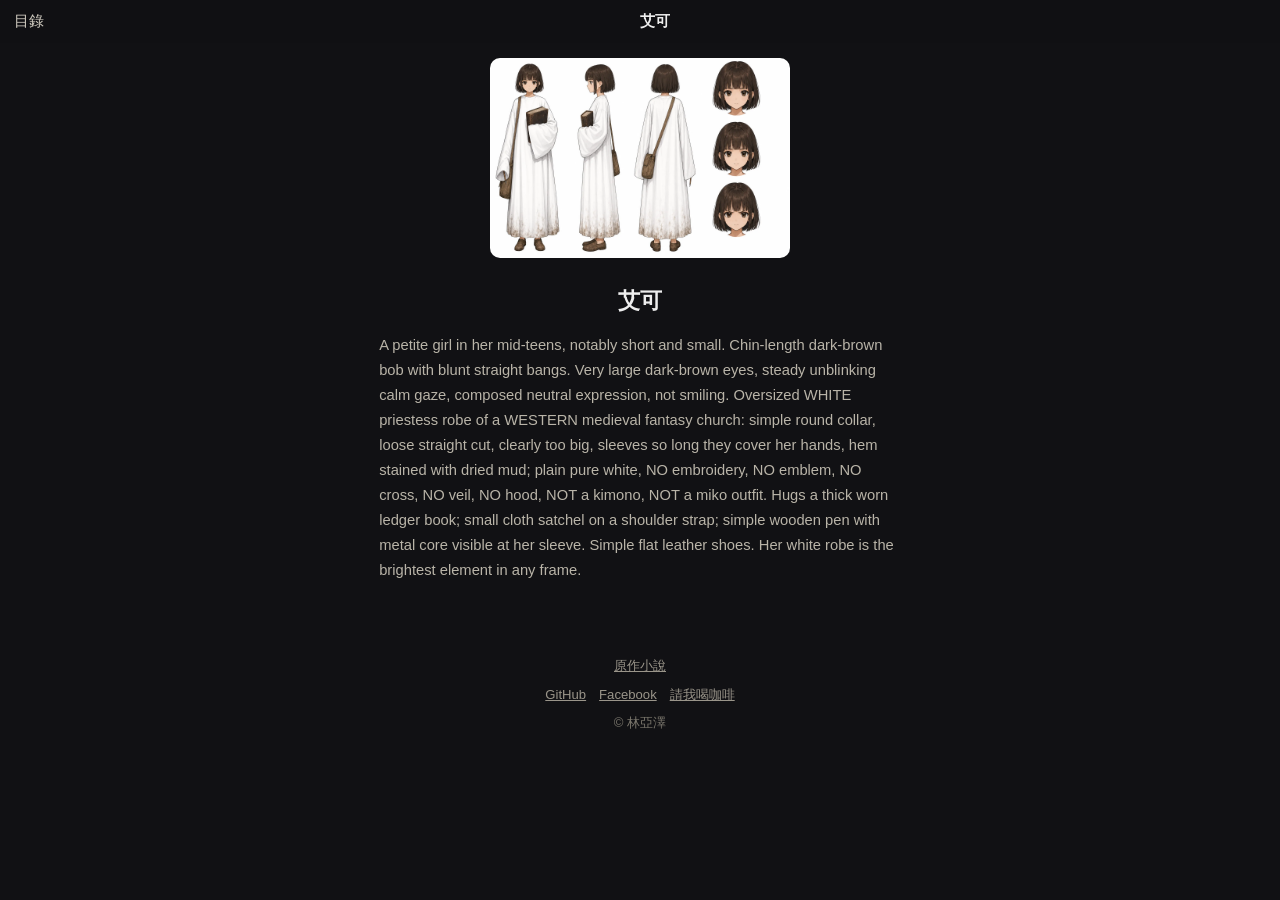
==== char/eko.html @ c8177a2f "publish: 章節 01,02 2026-07-31" ====
<!DOCTYPE html>
<html lang="zh-Hant">
<head>
<meta charset="utf-8">
<meta name="viewport" content="width=device-width, initial-scale=1, viewport-fit=cover">
<title>艾可|轉生異世界的我 token 無限</title>
<meta name="description" content="A petite girl in her mid-teens, notably short and small. Chin-length dark-brown ">
<link rel="canonical" href="https://yazelin.github.io/token-unlimited-comic/char/eko.html">
<meta property="og:site_name" content="艾可|轉生異世界的我 token 無限">
<meta property="og:locale" content="zh_TW">
<meta property="og:title" content="艾可|轉生異世界的我 token 無限">
<meta property="og:description" content="A petite girl in her mid-teens, notably short and small. Chin-length dark-brown ">
<meta property="og:url" content="https://yazelin.github.io/token-unlimited-comic/char/eko.html">
<meta property="og:image" content="https://yazelin.github.io/token-unlimited-comic/icon-512.png">
<link rel="manifest" href="../manifest.json">
<link rel="icon" href="../icon-192.png">
<meta name="theme-color" content="#111114">
<link rel="stylesheet" href="../style.css">

</head>
<body>
<main class="char-page">
<nav class="reader-top"><a href="../index.html">目錄</a><b>艾可</b><span></span></nav>
<img class="portrait" src="../imgs/char-eko.webp" alt="艾可">
<h1>艾可</h1>
<p class="card-text">A petite girl in her mid-teens, notably short and small. Chin-length dark-brown bob with blunt straight bangs. Very large dark-brown eyes, steady unblinking calm gaze, composed neutral expression, not smiling. Oversized WHITE priestess robe of a WESTERN medieval fantasy church: simple round collar, loose straight cut, clearly too big, sleeves so long they cover her hands, hem stained with dried mud; plain pure white, NO embroidery, NO emblem, NO cross, NO veil, NO hood, NOT a kimono, NOT a miko outfit. Hugs a thick worn ledger book; small cloth satchel on a shoulder strap; simple wooden pen with metal core visible at her sleeve. Simple flat leather shoes. Her white robe is the brightest element in any frame.</p>
</main><footer class="site-foot"><p class="foot-novel"><a href="https://yazelin.github.io/token-unlimited/">原作小說</a></p><p class="foot-links"><a href="https://github.com/yazelin/token-unlimited-comic" target="_blank" rel="noopener">GitHub</a>　<a href="https://www.facebook.com/yaze.lin.gm" target="_blank" rel="noopener">Facebook</a>　<a href="https://buymeacoffee.com/yazelin" target="_blank" rel="noopener">請我喝咖啡</a></p>
<p class="foot-copy">© 林亞澤</p></footer>
<script src="../app.js"></script>
<script>if('serviceWorker' in navigator)navigator.serviceWorker.register('../sw.js');</script>
</body>
</html>
---- style.css ----
:root { color-scheme: dark; }
* { margin: 0; box-sizing: border-box; }
body { background: #111114; color: #eee; font-family: "Noto Sans TC", "PingFang TC", "Microsoft JhengHei", sans-serif; line-height: 1.7; }
a { color: #d8d4c8; }
h1, h2 { font-weight: 700; }
/* 首頁 */
.home { max-width: 640px; margin: 0 auto; padding: 4vh 1.2rem 2rem; }
.hero { text-align: center; padding-bottom: 2.2rem; }
.hero .cover { width: min(70%, 320px); border-radius: 10px; margin-bottom: 1.2rem; }
.hero h1 { font-size: 1.7rem; letter-spacing: .05em; }
.hook { color: #b9b4a8; margin: .8rem 0 1.2rem; }
.newest { color: #9a958a; font-size: .95rem; }
.resume { display: inline-block; margin-top: .9rem; padding: .55rem 1.1rem; border: 1px solid #444; border-radius: 999px; text-decoration: none; font-size: .95rem; }
.toc-sec h2, .chars h2 { font-size: 1.05rem; color: #9a958a; margin: 1.6rem 0 .6rem; }
.toc { list-style: none; border-top: 1px solid #26262c; }
.toc li { border-bottom: 1px solid #26262c; }
.toc a { display: flex; gap: 1rem; align-items: baseline; padding: .9rem .2rem; text-decoration: none; }
.toc .n { color: #7a766c; font-size: .78rem; letter-spacing: .2em; }
.toc .t { font-size: 1.05rem; }
.char-grid { display: grid; grid-template-columns: repeat(auto-fill, minmax(96px, 1fr)); gap: .9rem; }
.char-card { text-align: center; text-decoration: none; font-size: .9rem; color: #cfcabf; }
.char-card img { width: 100%; aspect-ratio: 3/4; object-fit: cover; object-position: top; border-radius: 8px; margin-bottom: .35rem; }
/* 閱讀頁 */
.reader-top { position: fixed; top: 0; left: 0; right: 0; z-index: 10; display: flex; justify-content: space-between; align-items: center; gap: .8rem; padding: .55rem .9rem; background: rgba(17,17,20,.92); backdrop-filter: blur(6px); transition: transform .25s; font-size: .92rem; }
.reader-top.hide { transform: translateY(-100%); }
.reader-top b { font-weight: 600; overflow: hidden; text-overflow: ellipsis; white-space: nowrap; }
.reader-top a { text-decoration: none; color: #cfcabf; flex: none; }
.reader { max-width: 720px; margin: 0 auto; padding: 3rem 0 1rem; }
.panel { position: relative; margin: 0 0 6px; container-type: inline-size; }
.panel > img { display: block; width: 100%; height: auto; }
.fx { position: absolute; transform: translate(-50%, -50%); pointer-events: none; }
.bubble { position: absolute; transform: translate(-50%, -50%); width: max-content; background: #fff; color: #111; padding: .5em .8em; border-radius: 1em; font-family: "Noto Sans TC", "PingFang TC", "Microsoft JhengHei", sans-serif; font-size: clamp(13px, 3.4cqw, 22px); line-height: 1.6; letter-spacing: .02em; max-width: 46%; box-shadow: 0 1px 4px rgba(0,0,0,.35); }
.bubble.thought { background: none; box-shadow: none; border: none; color: #1c1a17; font-weight: 500; text-shadow: 0 0 6px #fff, 0 0 3px #fff, 0 0 1px #fff, 0 0 10px rgba(255,255,255,.8); }
.bubble.narration { background: rgba(16,16,20,.72); color: #f2f0ea; border-radius: 3px; border: none; padding: .55em .9em; font-weight: 400; }
.bubble.sfx { background: none; box-shadow: none; color: #111; font-weight: 900; font-size: clamp(22px, 7cqw, 44px); letter-spacing: .06em; transform: translate(-50%,-50%) rotate(-6deg); text-shadow: 1px 1px 0 #fff, -1px -1px 0 #fff, 1px -1px 0 #fff, -1px 1px 0 #fff; }
.bubble .spk { display: block; font-size: .72em; color: #888; margin-bottom: .15em; }
.reader-nav { display: flex; justify-content: space-between; padding: 1.4rem .9rem 0; font-size: .98rem; }
.reader-nav a { text-decoration: none; }
.progress { position: fixed; left: 0; right: 0; bottom: 0; z-index: 10; height: 3px; background: rgba(255,255,255,.08); }
.progress i { display: block; height: 100%; width: 0; background: #c9a856; transition: width .2s; }
.progress span { position: absolute; right: .6rem; bottom: .5rem; font-size: .72rem; color: #9a958a; }
/* 角色頁 */
.char-page { max-width: 560px; margin: 0 auto; padding: 3.6rem 1.2rem 2rem; text-align: center; }
.char-page .portrait { width: min(70%, 300px); border-radius: 10px; margin-bottom: 1rem; }
.char-page h1 { font-size: 1.4rem; margin-bottom: .8rem; }
.card-text { text-align: left; color: #b9b4a8; font-size: .92rem; white-space: pre-wrap; }
/* footer */
.site-foot { text-align: center; color: #7a766c; font-size: .82rem; padding: 2.5rem 1rem 3.5rem; }
.site-foot a { color: #9a958a; }
.foot-links { margin: .4rem 0; }
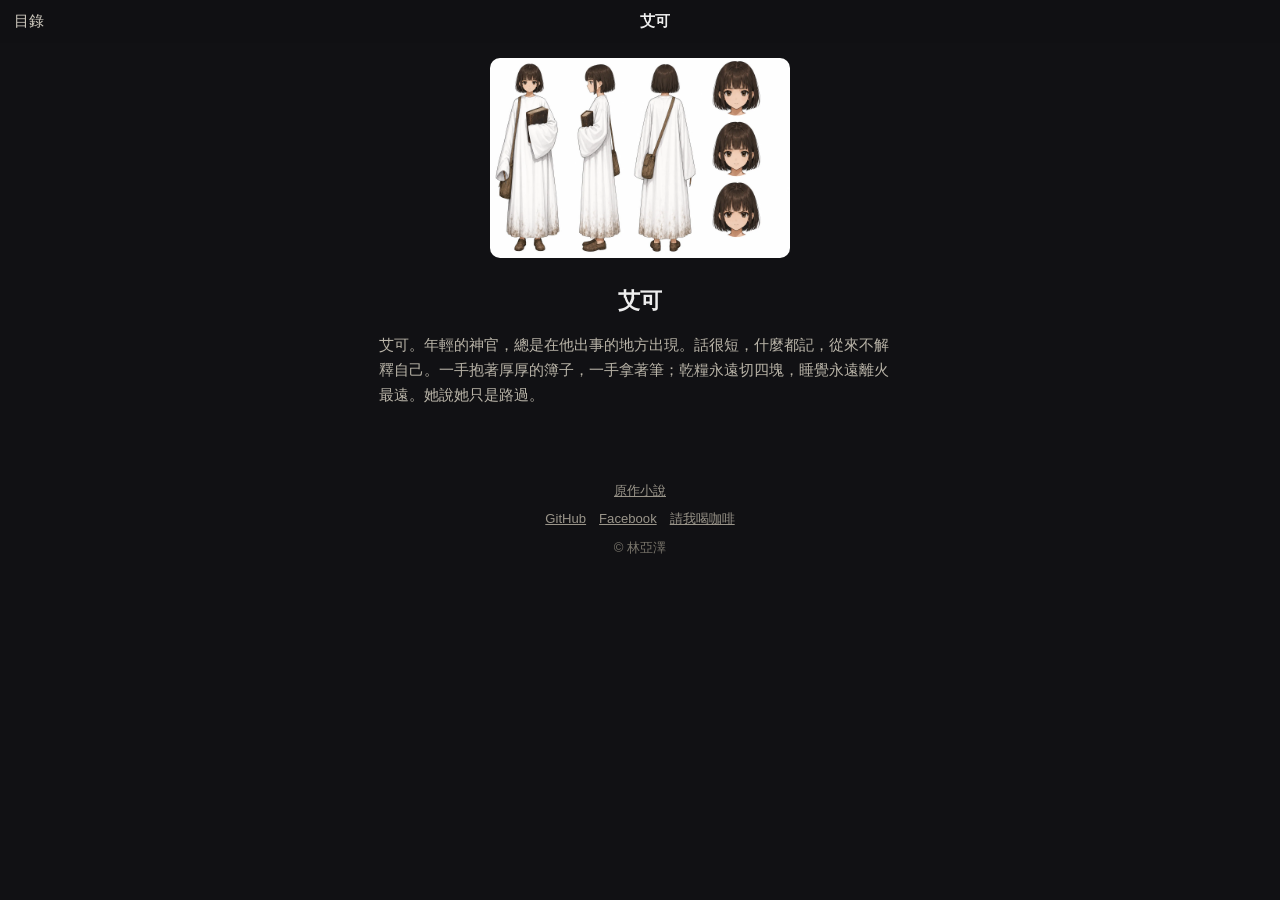
==== commit 77679657: "publish: 章節 01,02 2026-07-31" ====
--- a/char/eko.html
+++ b/char/eko.html
@@ -4,12 +4,12 @@
 <meta charset="utf-8">
 <meta name="viewport" content="width=device-width, initial-scale=1, viewport-fit=cover">
 <title>艾可|轉生異世界的我 token 無限</title>
-<meta name="description" content="A petite girl in her mid-teens, notably short and small. Chin-length dark-brown ">
+<meta name="description" content="艾可。年輕的神官，總是在他出事的地方出現。話很短，什麼都記，從來不解釋自己。一手抱著厚厚的簿子，一手拿著筆；乾糧永遠切四塊，睡覺永遠離火最遠。她說她只是路過。">
 <link rel="canonical" href="https://yazelin.github.io/token-unlimited-comic/char/eko.html">
 <meta property="og:site_name" content="艾可|轉生異世界的我 token 無限">
 <meta property="og:locale" content="zh_TW">
 <meta property="og:title" content="艾可|轉生異世界的我 token 無限">
-<meta property="og:description" content="A petite girl in her mid-teens, notably short and small. Chin-length dark-brown ">
+<meta property="og:description" content="艾可。年輕的神官，總是在他出事的地方出現。話很短，什麼都記，從來不解釋自己。一手抱著厚厚的簿子，一手拿著筆；乾糧永遠切四塊，睡覺永遠離火最遠。她說她只是路過。">
 <meta property="og:url" content="https://yazelin.github.io/token-unlimited-comic/char/eko.html">
 <meta property="og:image" content="https://yazelin.github.io/token-unlimited-comic/icon-512.png">
 <link rel="manifest" href="../manifest.json">
@@ -23,7 +23,7 @@
 <nav class="reader-top"><a href="../index.html">目錄</a><b>艾可</b><span></span></nav>
 <img class="portrait" src="../imgs/char-eko.webp" alt="艾可">
 <h1>艾可</h1>
-<p class="card-text">A petite girl in her mid-teens, notably short and small. Chin-length dark-brown bob with blunt straight bangs. Very large dark-brown eyes, steady unblinking calm gaze, composed neutral expression, not smiling. Oversized WHITE priestess robe of a WESTERN medieval fantasy church: simple round collar, loose straight cut, clearly too big, sleeves so long they cover her hands, hem stained with dried mud; plain pure white, NO embroidery, NO emblem, NO cross, NO veil, NO hood, NOT a kimono, NOT a miko outfit. Hugs a thick worn ledger book; small cloth satchel on a shoulder strap; simple wooden pen with metal core visible at her sleeve. Simple flat leather shoes. Her white robe is the brightest element in any frame.</p>
+<p class="card-text">艾可。年輕的神官，總是在他出事的地方出現。話很短，什麼都記，從來不解釋自己。一手抱著厚厚的簿子，一手拿著筆；乾糧永遠切四塊，睡覺永遠離火最遠。她說她只是路過。</p>
 </main><footer class="site-foot"><p class="foot-novel"><a href="https://yazelin.github.io/token-unlimited/">原作小說</a></p><p class="foot-links"><a href="https://github.com/yazelin/token-unlimited-comic" target="_blank" rel="noopener">GitHub</a>　<a href="https://www.facebook.com/yaze.lin.gm" target="_blank" rel="noopener">Facebook</a>　<a href="https://buymeacoffee.com/yazelin" target="_blank" rel="noopener">請我喝咖啡</a></p>
 <p class="foot-copy">© 林亞澤</p></footer>
 <script src="../app.js"></script>
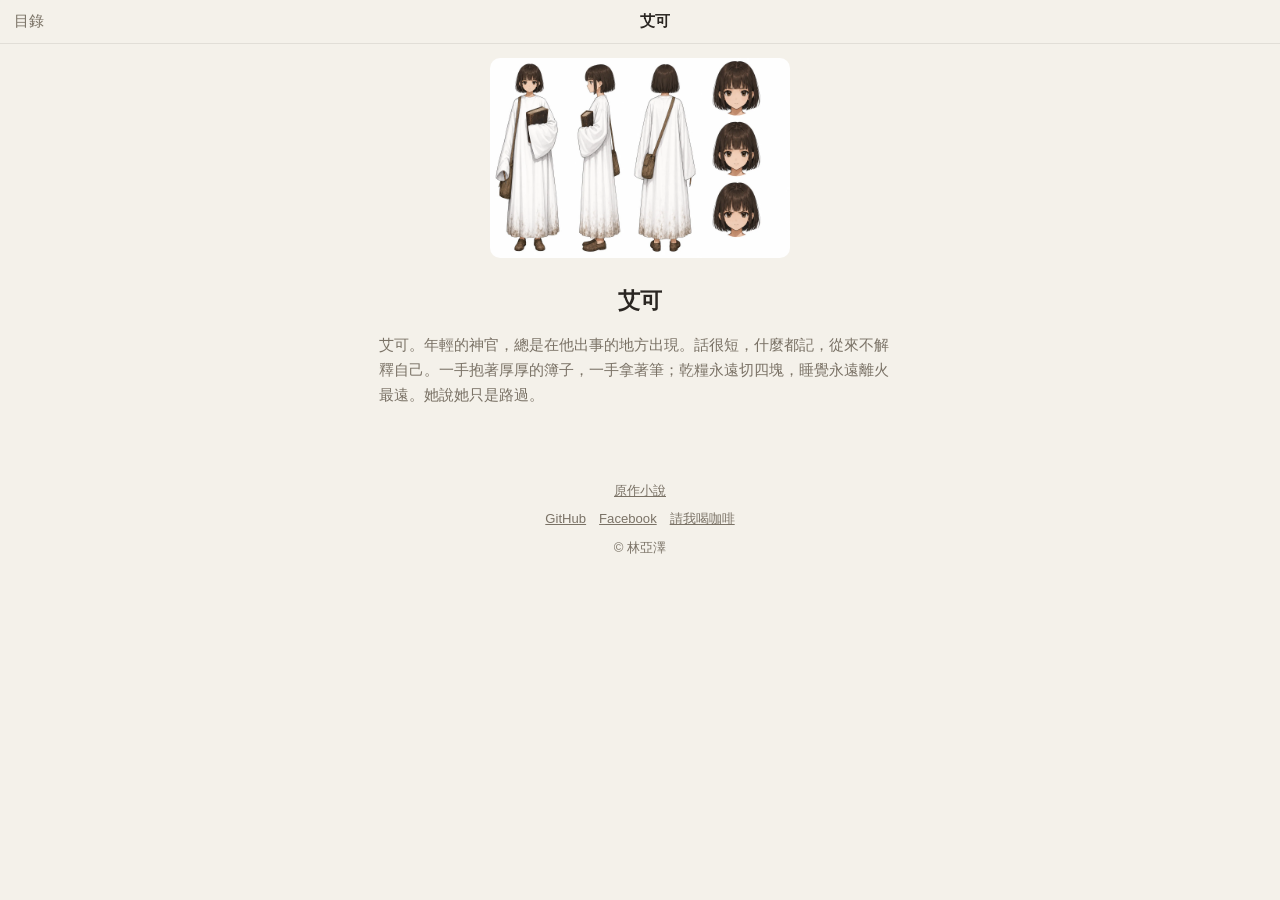
==== commit 1f70a92b: "publish: 章節 01,02 2026-07-31" ====
--- a/char/eko.html
+++ b/char/eko.html
@@ -14,7 +14,7 @@
 <meta property="og:image" content="https://yazelin.github.io/token-unlimited-comic/icon-512.png">
 <link rel="manifest" href="../manifest.json">
 <link rel="icon" href="../icon-192.png">
-<meta name="theme-color" content="#111114">
+<meta name="theme-color" content="#f4f1ea">
 <link rel="stylesheet" href="../style.css">
 
 </head>
--- a/style.css
+++ b/style.css
@@ -1,32 +1,32 @@
-:root { color-scheme: dark; }
+:root{--bg:#f4f1ea;--ink:#2a2622;--dim:#7a7266;--line:rgba(0,0,0,.08);--acc:#b98d2f;--gap:#e9e4d8}
 * { margin: 0; box-sizing: border-box; }
-body { background: #111114; color: #eee; font-family: "Noto Sans TC", "PingFang TC", "Microsoft JhengHei", sans-serif; line-height: 1.7; }
-a { color: #d8d4c8; }
+body { background: var(--bg); color: var(--ink); font-family: "Noto Sans TC", "PingFang TC", "Microsoft JhengHei", sans-serif; line-height: 1.7; }
+a { color: var(--ink); }
 h1, h2 { font-weight: 700; }
 /* 首頁 */
 .home { max-width: 640px; margin: 0 auto; padding: 4vh 1.2rem 2rem; }
 .hero { text-align: center; padding-bottom: 2.2rem; }
 .hero .cover { width: min(70%, 320px); border-radius: 10px; margin-bottom: 1.2rem; }
 .hero h1 { font-size: 1.7rem; letter-spacing: .05em; }
-.hook { color: #b9b4a8; margin: .8rem 0 1.2rem; }
-.newest { color: #9a958a; font-size: .95rem; }
-.resume { display: inline-block; margin-top: .9rem; padding: .55rem 1.1rem; border: 1px solid #444; border-radius: 999px; text-decoration: none; font-size: .95rem; }
-.toc-sec h2, .chars h2 { font-size: 1.05rem; color: #9a958a; margin: 1.6rem 0 .6rem; }
-.toc { list-style: none; border-top: 1px solid #26262c; }
-.toc li { border-bottom: 1px solid #26262c; }
+.hook { color: var(--dim); margin: .8rem 0 1.2rem; }
+.newest { color: var(--dim); font-size: .95rem; }
+.resume { display: inline-block; margin-top: .9rem; padding: .55rem 1.1rem; border: 1px solid var(--line); border-radius: 999px; text-decoration: none; font-size: .95rem; }
+.toc-sec h2, .chars h2 { font-size: 1.05rem; color: var(--dim); margin: 1.6rem 0 .6rem; }
+.toc { list-style: none; border-top: 1px solid var(--line); padding: 0; }
+.toc li { border-bottom: 1px solid var(--line); }
 .toc a { display: flex; gap: 1rem; align-items: baseline; padding: .9rem .2rem; text-decoration: none; }
-.toc .n { color: #7a766c; font-size: .78rem; letter-spacing: .2em; }
+.toc .n { color: var(--dim); font-size: .78rem; letter-spacing: .2em; }
 .toc .t { font-size: 1.05rem; }
 .char-grid { display: grid; grid-template-columns: repeat(auto-fill, minmax(96px, 1fr)); gap: .9rem; }
-.char-card { text-align: center; text-decoration: none; font-size: .9rem; color: #cfcabf; }
+.char-card { text-align: center; text-decoration: none; font-size: .9rem; color: var(--ink); }
 .char-card img { width: 100%; aspect-ratio: 3/4; object-fit: cover; object-position: top; border-radius: 8px; margin-bottom: .35rem; }
 /* 閱讀頁 */
-.reader-top { position: fixed; top: 0; left: 0; right: 0; z-index: 10; display: flex; justify-content: space-between; align-items: center; gap: .8rem; padding: .55rem .9rem; background: rgba(17,17,20,.92); backdrop-filter: blur(6px); transition: transform .25s; font-size: .92rem; }
+.reader-top { position: fixed; top: 0; left: 0; right: 0; z-index: 10; display: flex; justify-content: space-between; align-items: center; gap: .8rem; padding: .55rem .9rem; background: color-mix(in srgb, var(--bg) 92%, transparent); backdrop-filter: blur(6px); border-bottom: 1px solid var(--line); transition: transform .25s; font-size: .92rem; }
 .reader-top.hide { transform: translateY(-100%); }
 .reader-top b { font-weight: 600; overflow: hidden; text-overflow: ellipsis; white-space: nowrap; }
-.reader-top a { text-decoration: none; color: #cfcabf; flex: none; }
+.reader-top a { text-decoration: none; color: var(--dim); flex: none; }
 .reader { max-width: 720px; margin: 0 auto; padding: 3rem 0 1rem; }
-.panel { position: relative; margin: 0 0 6px; container-type: inline-size; }
+.panel { position: relative; margin: 0 0 6px; container-type: inline-size; background: var(--gap); }
 .panel > img { display: block; width: 100%; height: auto; }
 .fx { position: absolute; transform: translate(-50%, -50%); pointer-events: none; }
 .bubble { position: absolute; transform: translate(-50%, -50%); width: max-content; background: #fff; color: #111; padding: .5em .8em; border-radius: 1em; font-family: "Noto Sans TC", "PingFang TC", "Microsoft JhengHei", sans-serif; font-size: clamp(13px, 3.4cqw, 22px); line-height: 1.6; letter-spacing: .02em; max-width: 46%; box-shadow: 0 1px 4px rgba(0,0,0,.35); }
@@ -36,15 +36,15 @@
 .bubble .spk { display: block; font-size: .72em; color: #888; margin-bottom: .15em; }
 .reader-nav { display: flex; justify-content: space-between; padding: 1.4rem .9rem 0; font-size: .98rem; }
 .reader-nav a { text-decoration: none; }
-.progress { position: fixed; left: 0; right: 0; bottom: 0; z-index: 10; height: 3px; background: rgba(255,255,255,.08); }
-.progress i { display: block; height: 100%; width: 0; background: #c9a856; transition: width .2s; }
-.progress span { position: absolute; right: .6rem; bottom: .5rem; font-size: .72rem; color: #9a958a; }
+.progress { position: fixed; left: 0; right: 0; bottom: 0; z-index: 10; height: 3px; background: var(--line); }
+.progress i { display: block; height: 100%; width: 0; background: var(--acc); transition: width .2s; }
+.progress span { position: absolute; right: .6rem; bottom: .5rem; font-size: .72rem; color: var(--dim); }
 /* 角色頁 */
 .char-page { max-width: 560px; margin: 0 auto; padding: 3.6rem 1.2rem 2rem; text-align: center; }
 .char-page .portrait { width: min(70%, 300px); border-radius: 10px; margin-bottom: 1rem; }
 .char-page h1 { font-size: 1.4rem; margin-bottom: .8rem; }
-.card-text { text-align: left; color: #b9b4a8; font-size: .92rem; white-space: pre-wrap; }
+.card-text { text-align: left; color: var(--dim); font-size: .92rem; white-space: pre-wrap; }
 /* footer */
-.site-foot { text-align: center; color: #7a766c; font-size: .82rem; padding: 2.5rem 1rem 3.5rem; }
-.site-foot a { color: #9a958a; }
+.site-foot { text-align: center; color: var(--dim); font-size: .82rem; padding: 2.5rem 1rem 3.5rem; }
+.site-foot a { color: var(--dim); }
 .foot-links { margin: .4rem 0; }
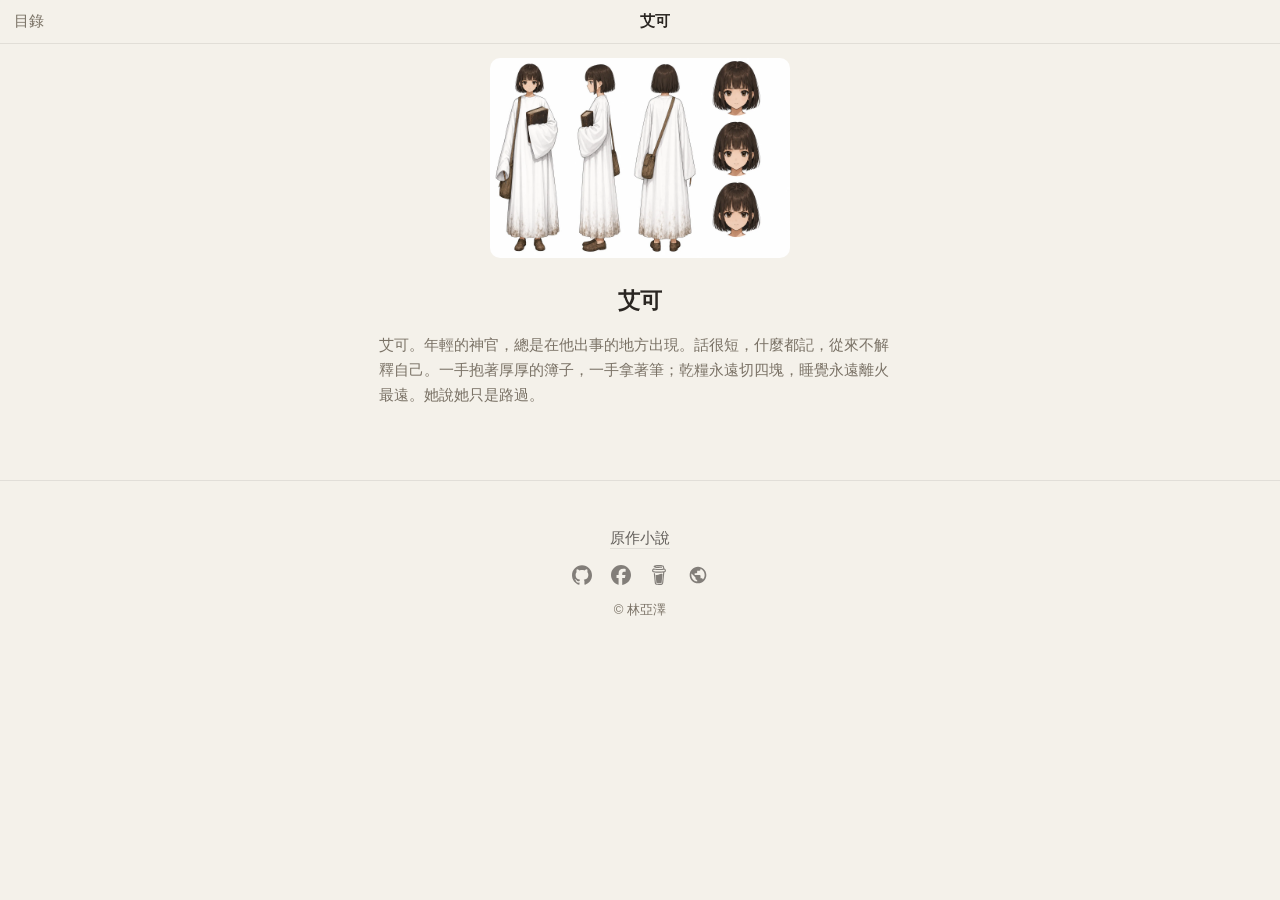
==== commit bb3891a4: "publish: 章節 01,02 2026-07-31" ====
--- a/char/eko.html
+++ b/char/eko.html
@@ -24,7 +24,7 @@
 <img class="portrait" src="../imgs/char-eko.webp" alt="艾可">
 <h1>艾可</h1>
 <p class="card-text">艾可。年輕的神官，總是在他出事的地方出現。話很短，什麼都記，從來不解釋自己。一手抱著厚厚的簿子，一手拿著筆；乾糧永遠切四塊，睡覺永遠離火最遠。她說她只是路過。</p>
-</main><footer class="site-foot"><p class="foot-novel"><a href="https://yazelin.github.io/token-unlimited/">原作小說</a></p><p class="foot-links"><a href="https://github.com/yazelin/token-unlimited-comic" target="_blank" rel="noopener">GitHub</a>　<a href="https://www.facebook.com/yaze.lin.gm" target="_blank" rel="noopener">Facebook</a>　<a href="https://buymeacoffee.com/yazelin" target="_blank" rel="noopener">請我喝咖啡</a></p>
+</main><footer class="site-foot"><p class="foot-novel"><a href="https://yazelin.github.io/token-unlimited/">原作小說</a></p><div class="foot-icons"><a href="https://github.com/yazelin/token-unlimited-comic" target="_blank" rel="noopener" aria-label="GitHub" title="GitHub"><svg viewBox="0 0 24 24" width="20" height="20" fill="currentColor" aria-hidden="true"><path d="M12 .297c-6.63 0-12 5.373-12 12 0 5.303 3.438 9.8 8.205 11.385.6.113.82-.258.82-.577 0-.285-.01-1.04-.015-2.04-3.338.724-4.042-1.61-4.042-1.61C4.422 18.07 3.633 17.7 3.633 17.7c-1.087-.744.084-.729.084-.729 1.205.084 1.838 1.236 1.838 1.236 1.07 1.835 2.809 1.305 3.495.998.108-.776.417-1.305.76-1.605-2.665-.3-5.466-1.332-5.466-5.93 0-1.31.465-2.38 1.235-3.22-.135-.303-.54-1.523.105-3.176 0 0 1.005-.322 3.3 1.23.96-.267 1.98-.399 3-.405 1.02.006 2.04.138 3 .405 2.28-1.552 3.285-1.23 3.285-1.23.645 1.653.24 2.873.12 3.176.765.84 1.23 1.91 1.23 3.22 0 4.61-2.805 5.625-5.475 5.92.42.36.81 1.096.81 2.22 0 1.606-.015 2.896-.015 3.286 0 .315.21.69.825.57C20.565 22.092 24 17.592 24 12.297c0-6.627-5.373-12-12-12"/></svg></a><a href="https://www.facebook.com/yaze.lin.gm" target="_blank" rel="noopener" aria-label="Facebook" title="Facebook"><svg viewBox="0 0 24 24" width="20" height="20" fill="currentColor" aria-hidden="true"><path d="M9.101 23.691v-7.98H6.627v-3.667h2.474v-1.58c0-4.085 1.848-5.978 5.858-5.978.401 0 .955.042 1.468.103a8.68 8.68 0 0 1 1.141.195v3.325a8.623 8.623 0 0 0-.653-.036 26.805 26.805 0 0 0-.733-.009c-.707 0-1.259.096-1.675.309a1.686 1.686 0 0 0-.679.622c-.258.42-.374.995-.374 1.752v1.297h3.919l-.386 2.103-.287 1.564h-3.246v8.245C19.396 23.238 24 18.179 24 12.044c0-6.627-5.373-12-12-12s-12 5.373-12 12c0 5.628 3.874 10.35 9.101 11.647Z"/></svg></a><a href="https://buymeacoffee.com/yazelin" target="_blank" rel="noopener" aria-label="請我喝咖啡" title="請我喝咖啡"><svg viewBox="0 0 24 24" width="20" height="20" fill="currentColor" aria-hidden="true"><path d="M20.216 6.415l-.132-.666c-.119-.598-.388-1.163-1.001-1.379-.197-.069-.42-.098-.57-.241-.152-.143-.196-.366-.231-.572-.065-.378-.125-.756-.192-1.133-.057-.325-.102-.69-.25-.987-.195-.4-.597-.634-.996-.788a5.723 5.723 0 00-.626-.194c-1-.263-2.05-.36-3.077-.416a25.834 25.834 0 00-3.7.062c-.915.083-1.88.184-2.75.5-.318.116-.646.256-.888.501-.297.302-.393.77-.177 1.146.154.267.415.456.692.58.36.162.737.284 1.123.366 1.075.238 2.189.331 3.287.37 1.218.05 2.437.01 3.65-.118.299-.033.598-.073.896-.119.352-.054.578-.513.474-.834-.124-.383-.457-.531-.834-.473-.466.074-.96.108-1.382.146-1.177.08-2.358.082-3.536.006a22.228 22.228 0 01-1.157-.107c-.086-.01-.18-.025-.258-.036-.243-.036-.484-.08-.724-.13-.111-.027-.111-.185 0-.212h.005c.277-.06.557-.108.838-.147h.002c.131-.009.263-.032.394-.048a25.076 25.076 0 013.426-.12c.674.019 1.347.067 2.017.144l.228.031c.267.04.533.088.798.145.392.085.895.113 1.07.542.055.137.08.288.111.431l.319 1.484a.237.237 0 01-.199.284h-.003c-.037.006-.075.01-.112.015a36.704 36.704 0 01-4.743.295 37.059 37.059 0 01-4.699-.304c-.14-.017-.293-.042-.417-.06-.326-.048-.649-.108-.973-.161-.393-.065-.768-.032-1.123.161-.29.16-.527.404-.675.701-.154.316-.199.66-.267 1-.069.34-.176.707-.135 1.056.087.753.613 1.365 1.37 1.502a39.69 39.69 0 0011.343.376.483.483 0 01.535.53l-.071.697-1.018 9.907c-.041.41-.047.832-.125 1.237-.122.637-.553 1.028-1.182 1.171-.577.131-1.165.2-1.756.205-.656.004-1.31-.025-1.966-.022-.699.004-1.556-.06-2.095-.58-.475-.458-.54-1.174-.605-1.793l-.731-7.013-.322-3.094c-.037-.351-.286-.695-.678-.678-.336.015-.718.3-.678.679l.228 2.185.949 9.112c.147 1.344 1.174 2.068 2.446 2.272.742.12 1.503.144 2.257.156.966.016 1.942.053 2.892-.122 1.408-.258 2.465-1.198 2.616-2.657.34-3.332.683-6.663 1.024-9.995l.215-2.087a.484.484 0 01.39-.426c.402-.078.787-.212 1.074-.518.455-.488.546-1.124.385-1.766zm-1.478.772c-.145.137-.363.201-.578.233-2.416.359-4.866.54-7.308.46-1.748-.06-3.477-.254-5.207-.498-.17-.024-.353-.055-.47-.18-.22-.236-.111-.71-.054-.995.052-.26.152-.609.463-.646.484-.057 1.046.148 1.526.22.577.088 1.156.159 1.737.212 2.48.226 5.002.19 7.472-.14.45-.06.899-.13 1.345-.21.399-.072.84-.206 1.08.206.166.281.188.657.162.974a.544.544 0 01-.169.364zm-6.159 3.9c-.862.37-1.84.788-3.109.788a5.884 5.884 0 01-1.569-.217l.877 9.004c.065.78.717 1.38 1.5 1.38 0 0 1.243.065 1.658.065.447 0 1.786-.065 1.786-.065.783 0 1.434-.6 1.499-1.38l.94-9.95a3.996 3.996 0 00-1.322-.238c-.826 0-1.491.284-2.26.613z"/></svg></a><a href="https://yazelin.github.io/" target="_blank" rel="noopener" aria-label="部落格" title="部落格"><svg viewBox="0 0 24 24" width="20" height="20" fill="currentColor" aria-hidden="true"><path d="M12 2C6.48 2 2 6.48 2 12s4.48 10 10 10 10-4.48 10-10S17.52 2 12 2zm-1 17.93c-3.95-.49-7-3.85-7-7.93 0-.62.08-1.21.21-1.79L9 15v1c0 1.1.9 2 2 2v1.93zm6.9-2.54c-.26-.81-1-1.39-1.9-1.39h-1v-3c0-.55-.45-1-1-1H8v-2h2c.55 0 1-.45 1-1V7h2c1.1 0 2-.9 2-2v-.41c2.93 1.19 5 4.06 5 7.41 0 2.08-.8 3.97-2.1 5.39z"/></svg></a></div>
 <p class="foot-copy">© 林亞澤</p></footer>
 <script src="../app.js"></script>
 <script>if('serviceWorker' in navigator)navigator.serviceWorker.register('../sw.js');</script>
--- a/style.css
+++ b/style.css
@@ -45,6 +45,10 @@
 .char-page h1 { font-size: 1.4rem; margin-bottom: .8rem; }
 .card-text { text-align: left; color: var(--dim); font-size: .92rem; white-space: pre-wrap; }
 /* footer */
-.site-foot { text-align: center; color: var(--dim); font-size: .82rem; padding: 2.5rem 1rem 3.5rem; }
-.site-foot a { color: var(--dim); }
-.foot-links { margin: .4rem 0; }
+.site-foot { text-align: center; color: var(--dim); font-size: .82rem; padding: 2.8rem 1rem 3.5rem; border-top: 1px solid var(--line); margin-top: 2.5rem; }
+.site-foot a { color: color-mix(in srgb, var(--ink) 72%, transparent); }
+.foot-novel { margin-bottom: .9rem; font-size: .92rem; }
+.foot-novel a { text-decoration: none; border-bottom: 1px solid var(--line); padding-bottom: .15rem; }
+.foot-icons { display: flex; justify-content: center; gap: 1.15rem; margin: 0 0 .9rem; }
+.foot-icons a { display: inline-flex; opacity: .78; transition: opacity .2s; }
+.foot-icons a:hover { opacity: 1; }
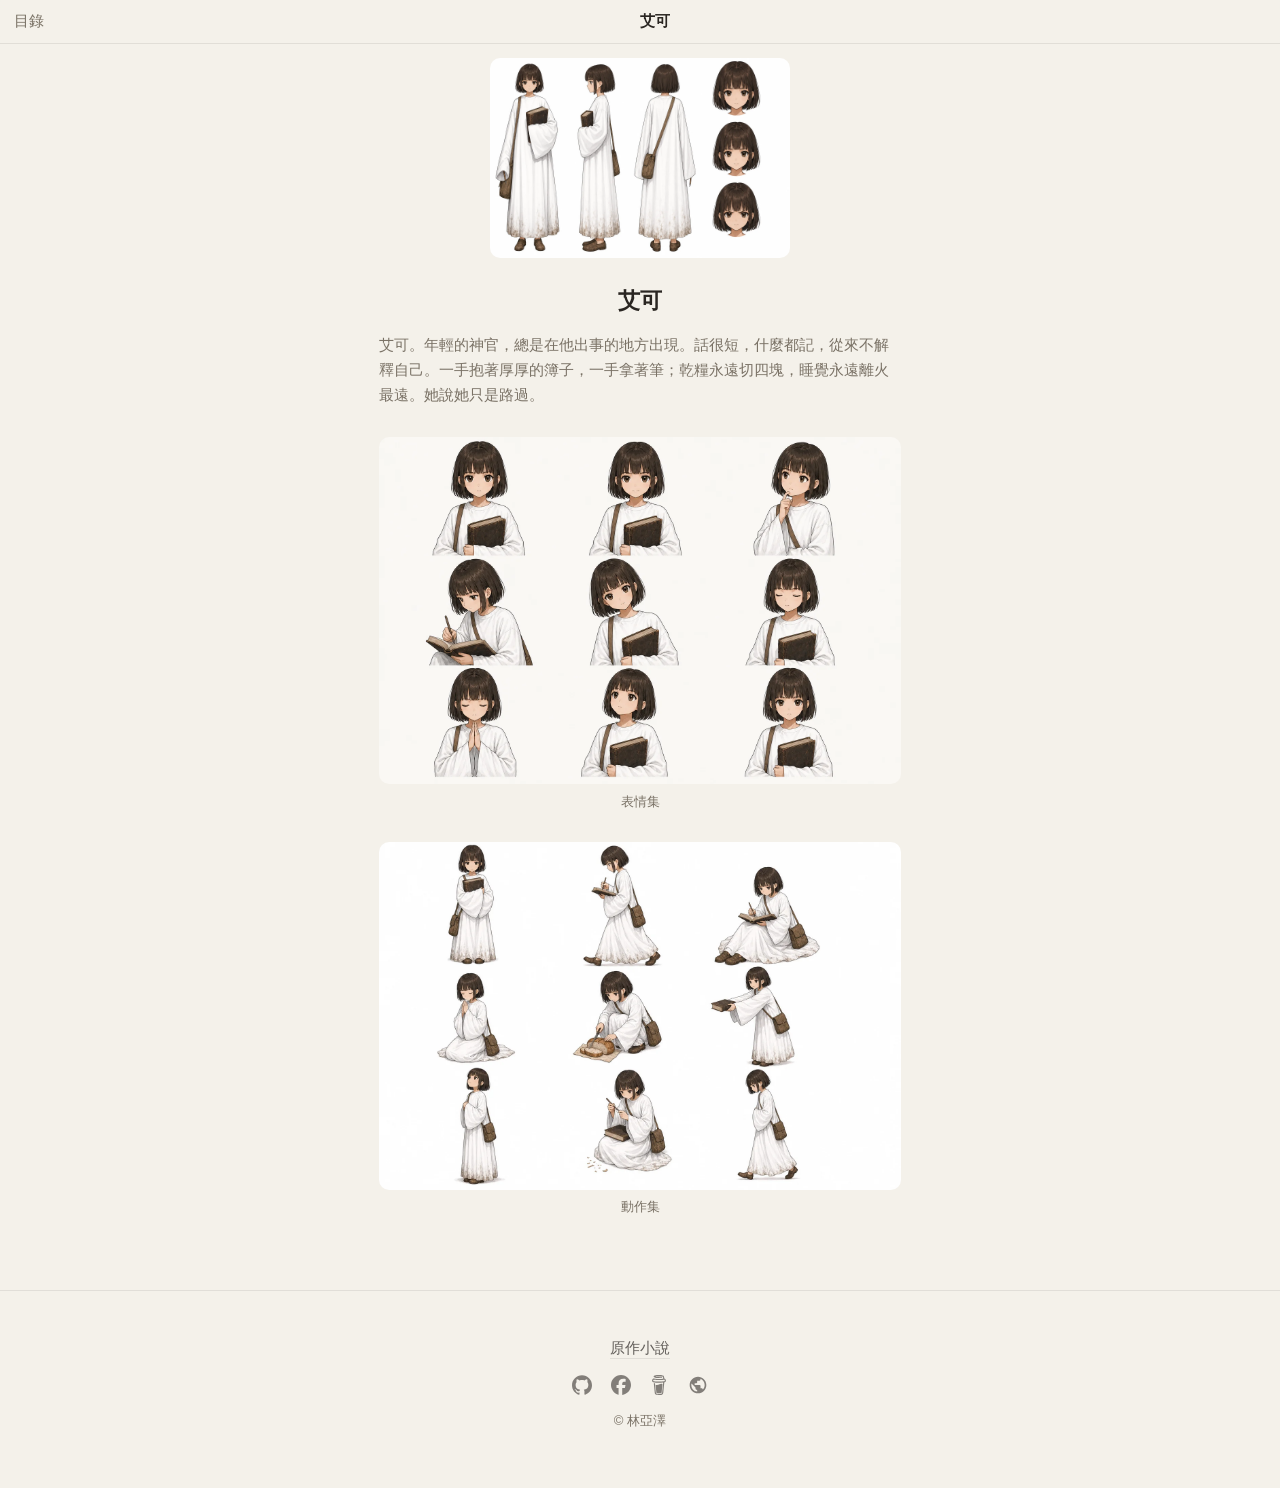
==== commit 356cf5b7: "publish: 章節 01,02 2026-07-31" ====
--- a/char/eko.html
+++ b/char/eko.html
@@ -24,6 +24,8 @@
 <img class="portrait" src="../imgs/char-eko.webp" alt="艾可">
 <h1>艾可</h1>
 <p class="card-text">艾可。年輕的神官，總是在他出事的地方出現。話很短，什麼都記，從來不解釋自己。一手抱著厚厚的簿子，一手拿著筆；乾糧永遠切四塊，睡覺永遠離火最遠。她說她只是路過。</p>
+<figure class="sheet"><img src="../imgs/char-eko-expr.webp" alt="艾可表情集" loading="lazy"><figcaption>表情集</figcaption></figure>
+<figure class="sheet"><img src="../imgs/char-eko-pose.webp" alt="艾可動作集" loading="lazy"><figcaption>動作集</figcaption></figure>
 </main><footer class="site-foot"><p class="foot-novel"><a href="https://yazelin.github.io/token-unlimited/">原作小說</a></p><div class="foot-icons"><a href="https://github.com/yazelin/token-unlimited-comic" target="_blank" rel="noopener" aria-label="GitHub" title="GitHub"><svg viewBox="0 0 24 24" width="20" height="20" fill="currentColor" aria-hidden="true"><path d="M12 .297c-6.63 0-12 5.373-12 12 0 5.303 3.438 9.8 8.205 11.385.6.113.82-.258.82-.577 0-.285-.01-1.04-.015-2.04-3.338.724-4.042-1.61-4.042-1.61C4.422 18.07 3.633 17.7 3.633 17.7c-1.087-.744.084-.729.084-.729 1.205.084 1.838 1.236 1.838 1.236 1.07 1.835 2.809 1.305 3.495.998.108-.776.417-1.305.76-1.605-2.665-.3-5.466-1.332-5.466-5.93 0-1.31.465-2.38 1.235-3.22-.135-.303-.54-1.523.105-3.176 0 0 1.005-.322 3.3 1.23.96-.267 1.98-.399 3-.405 1.02.006 2.04.138 3 .405 2.28-1.552 3.285-1.23 3.285-1.23.645 1.653.24 2.873.12 3.176.765.84 1.23 1.91 1.23 3.22 0 4.61-2.805 5.625-5.475 5.92.42.36.81 1.096.81 2.22 0 1.606-.015 2.896-.015 3.286 0 .315.21.69.825.57C20.565 22.092 24 17.592 24 12.297c0-6.627-5.373-12-12-12"/></svg></a><a href="https://www.facebook.com/yaze.lin.gm" target="_blank" rel="noopener" aria-label="Facebook" title="Facebook"><svg viewBox="0 0 24 24" width="20" height="20" fill="currentColor" aria-hidden="true"><path d="M9.101 23.691v-7.98H6.627v-3.667h2.474v-1.58c0-4.085 1.848-5.978 5.858-5.978.401 0 .955.042 1.468.103a8.68 8.68 0 0 1 1.141.195v3.325a8.623 8.623 0 0 0-.653-.036 26.805 26.805 0 0 0-.733-.009c-.707 0-1.259.096-1.675.309a1.686 1.686 0 0 0-.679.622c-.258.42-.374.995-.374 1.752v1.297h3.919l-.386 2.103-.287 1.564h-3.246v8.245C19.396 23.238 24 18.179 24 12.044c0-6.627-5.373-12-12-12s-12 5.373-12 12c0 5.628 3.874 10.35 9.101 11.647Z"/></svg></a><a href="https://buymeacoffee.com/yazelin" target="_blank" rel="noopener" aria-label="請我喝咖啡" title="請我喝咖啡"><svg viewBox="0 0 24 24" width="20" height="20" fill="currentColor" aria-hidden="true"><path d="M20.216 6.415l-.132-.666c-.119-.598-.388-1.163-1.001-1.379-.197-.069-.42-.098-.57-.241-.152-.143-.196-.366-.231-.572-.065-.378-.125-.756-.192-1.133-.057-.325-.102-.69-.25-.987-.195-.4-.597-.634-.996-.788a5.723 5.723 0 00-.626-.194c-1-.263-2.05-.36-3.077-.416a25.834 25.834 0 00-3.7.062c-.915.083-1.88.184-2.75.5-.318.116-.646.256-.888.501-.297.302-.393.77-.177 1.146.154.267.415.456.692.58.36.162.737.284 1.123.366 1.075.238 2.189.331 3.287.37 1.218.05 2.437.01 3.65-.118.299-.033.598-.073.896-.119.352-.054.578-.513.474-.834-.124-.383-.457-.531-.834-.473-.466.074-.96.108-1.382.146-1.177.08-2.358.082-3.536.006a22.228 22.228 0 01-1.157-.107c-.086-.01-.18-.025-.258-.036-.243-.036-.484-.08-.724-.13-.111-.027-.111-.185 0-.212h.005c.277-.06.557-.108.838-.147h.002c.131-.009.263-.032.394-.048a25.076 25.076 0 013.426-.12c.674.019 1.347.067 2.017.144l.228.031c.267.04.533.088.798.145.392.085.895.113 1.07.542.055.137.08.288.111.431l.319 1.484a.237.237 0 01-.199.284h-.003c-.037.006-.075.01-.112.015a36.704 36.704 0 01-4.743.295 37.059 37.059 0 01-4.699-.304c-.14-.017-.293-.042-.417-.06-.326-.048-.649-.108-.973-.161-.393-.065-.768-.032-1.123.161-.29.16-.527.404-.675.701-.154.316-.199.66-.267 1-.069.34-.176.707-.135 1.056.087.753.613 1.365 1.37 1.502a39.69 39.69 0 0011.343.376.483.483 0 01.535.53l-.071.697-1.018 9.907c-.041.41-.047.832-.125 1.237-.122.637-.553 1.028-1.182 1.171-.577.131-1.165.2-1.756.205-.656.004-1.31-.025-1.966-.022-.699.004-1.556-.06-2.095-.58-.475-.458-.54-1.174-.605-1.793l-.731-7.013-.322-3.094c-.037-.351-.286-.695-.678-.678-.336.015-.718.3-.678.679l.228 2.185.949 9.112c.147 1.344 1.174 2.068 2.446 2.272.742.12 1.503.144 2.257.156.966.016 1.942.053 2.892-.122 1.408-.258 2.465-1.198 2.616-2.657.34-3.332.683-6.663 1.024-9.995l.215-2.087a.484.484 0 01.39-.426c.402-.078.787-.212 1.074-.518.455-.488.546-1.124.385-1.766zm-1.478.772c-.145.137-.363.201-.578.233-2.416.359-4.866.54-7.308.46-1.748-.06-3.477-.254-5.207-.498-.17-.024-.353-.055-.47-.18-.22-.236-.111-.71-.054-.995.052-.26.152-.609.463-.646.484-.057 1.046.148 1.526.22.577.088 1.156.159 1.737.212 2.48.226 5.002.19 7.472-.14.45-.06.899-.13 1.345-.21.399-.072.84-.206 1.08.206.166.281.188.657.162.974a.544.544 0 01-.169.364zm-6.159 3.9c-.862.37-1.84.788-3.109.788a5.884 5.884 0 01-1.569-.217l.877 9.004c.065.78.717 1.38 1.5 1.38 0 0 1.243.065 1.658.065.447 0 1.786-.065 1.786-.065.783 0 1.434-.6 1.499-1.38l.94-9.95a3.996 3.996 0 00-1.322-.238c-.826 0-1.491.284-2.26.613z"/></svg></a><a href="https://yazelin.github.io/" target="_blank" rel="noopener" aria-label="部落格" title="部落格"><svg viewBox="0 0 24 24" width="20" height="20" fill="currentColor" aria-hidden="true"><path d="M12 2C6.48 2 2 6.48 2 12s4.48 10 10 10 10-4.48 10-10S17.52 2 12 2zm-1 17.93c-3.95-.49-7-3.85-7-7.93 0-.62.08-1.21.21-1.79L9 15v1c0 1.1.9 2 2 2v1.93zm6.9-2.54c-.26-.81-1-1.39-1.9-1.39h-1v-3c0-.55-.45-1-1-1H8v-2h2c.55 0 1-.45 1-1V7h2c1.1 0 2-.9 2-2v-.41c2.93 1.19 5 4.06 5 7.41 0 2.08-.8 3.97-2.1 5.39z"/></svg></a></div>
 <p class="foot-copy">© 林亞澤</p></footer>
 <script src="../app.js"></script>
--- a/style.css
+++ b/style.css
@@ -44,6 +44,9 @@
 .char-page .portrait { width: min(70%, 300px); border-radius: 10px; margin-bottom: 1rem; }
 .char-page h1 { font-size: 1.4rem; margin-bottom: .8rem; }
 .card-text { text-align: left; color: var(--dim); font-size: .92rem; white-space: pre-wrap; }
+.char-page .sheet { margin: 1.8rem 0 0; }
+.char-page .sheet img { width: 100%; border-radius: 10px; display: block; }
+.char-page .sheet figcaption { color: var(--dim); font-size: .82rem; margin-top: .4rem; }
 /* footer */
 .site-foot { text-align: center; color: var(--dim); font-size: .82rem; padding: 2.8rem 1rem 3.5rem; border-top: 1px solid var(--line); margin-top: 2.5rem; }
 .site-foot a { color: color-mix(in srgb, var(--ink) 72%, transparent); }
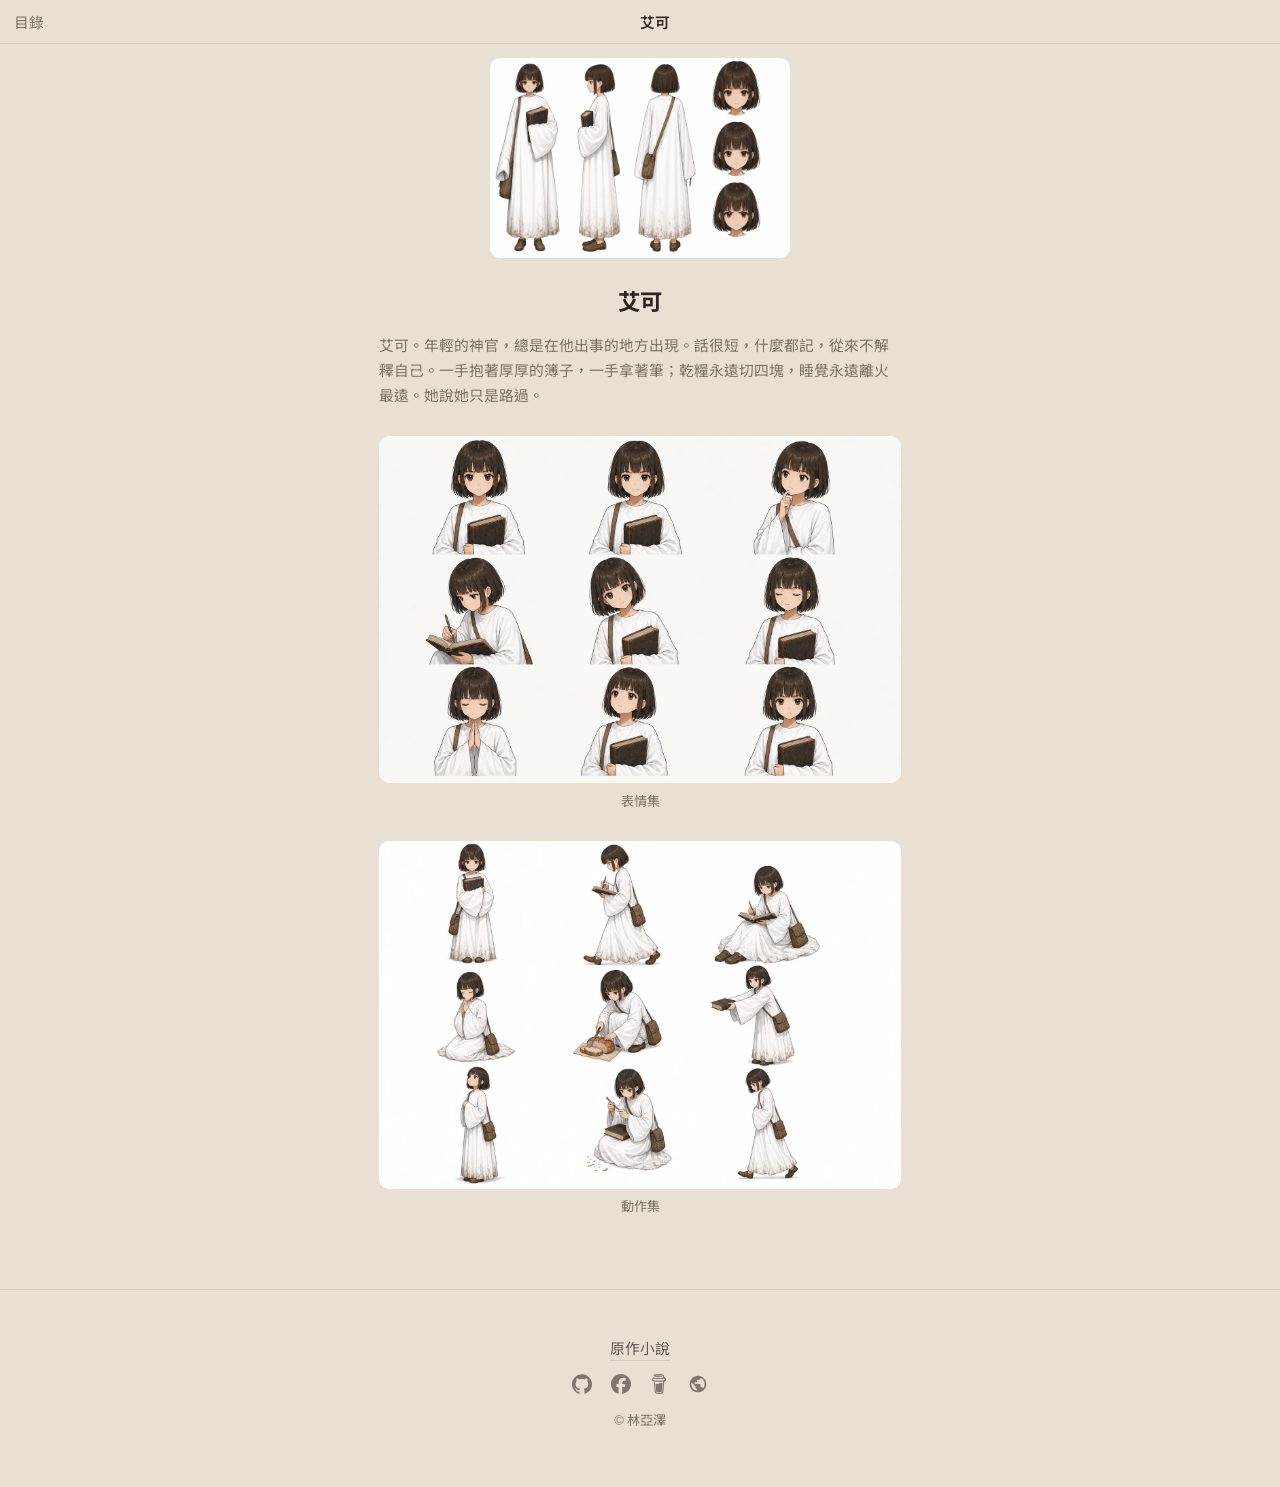
==== commit 3d95916a: "publish: 章節 01,02 2026-07-31" ====
--- a/char/eko.html
+++ b/char/eko.html
@@ -14,7 +14,7 @@
 <meta property="og:image" content="https://yazelin.github.io/token-unlimited-comic/icon-512.png">
 <link rel="manifest" href="../manifest.json">
 <link rel="icon" href="../icon-192.png">
-<meta name="theme-color" content="#f4f1ea">
+<meta name="theme-color" content="#e8e0d2">
 <link rel="stylesheet" href="../style.css">
 
 </head>
--- a/style.css
+++ b/style.css
@@ -1,7 +1,9 @@
-:root{--bg:#f4f1ea;--ink:#2a2622;--dim:#7a7266;--line:rgba(0,0,0,.08);--acc:#b98d2f;--gap:#e9e4d8}
+:root{--bg:#e8e0d2;--ink:#2b2620;--dim:#7d7263;--line:rgba(0,0,0,.10);--acc:#F6C945;--gap:#d9cfbd;--bub:#fff;--bub-ink:#1c1813;--narr:rgba(43,38,32,.76);--narr-ink:#efe8db;--surf:#efe9de;--acc2:#8a6a3c}
+@font-face { font-family: 'Comic TC'; src: url('fonts/comic-tc.woff2') format('woff2'); font-weight: 100 900; font-display: block; }
 * { margin: 0; box-sizing: border-box; }
-body { background: var(--bg); color: var(--ink); font-family: "Noto Sans TC", "PingFang TC", "Microsoft JhengHei", sans-serif; line-height: 1.7; }
+body { background: var(--bg); color: var(--ink); font-family: 'Comic TC', "Noto Sans TC", "PingFang TC", "Microsoft JhengHei", sans-serif; line-height: 1.7; }
 a { color: var(--ink); }
+a:hover { color: var(--acc2); }
 h1, h2 { font-weight: 700; }
 /* 首頁 */
 .home { max-width: 640px; margin: 0 auto; padding: 4vh 1.2rem 2rem; }
@@ -10,15 +12,17 @@
 .hero h1 { font-size: 1.7rem; letter-spacing: .05em; }
 .hook { color: var(--dim); margin: .8rem 0 1.2rem; }
 .newest { color: var(--dim); font-size: .95rem; }
-.resume { display: inline-block; margin-top: .9rem; padding: .55rem 1.1rem; border: 1px solid var(--line); border-radius: 999px; text-decoration: none; font-size: .95rem; }
+.resume { display: inline-block; margin-top: .9rem; padding: .55rem 1.1rem; background: var(--surf); border: 1px solid var(--line); border-radius: 999px; text-decoration: none; font-size: .95rem; }
 .toc-sec h2, .chars h2 { font-size: 1.05rem; color: var(--dim); margin: 1.6rem 0 .6rem; }
 .toc { list-style: none; border-top: 1px solid var(--line); padding: 0; }
 .toc li { border-bottom: 1px solid var(--line); }
+.toc li:hover { background: var(--surf); }
 .toc a { display: flex; gap: 1rem; align-items: baseline; padding: .9rem .2rem; text-decoration: none; }
 .toc .n { color: var(--dim); font-size: .78rem; letter-spacing: .2em; }
 .toc .t { font-size: 1.05rem; }
 .char-grid { display: grid; grid-template-columns: repeat(auto-fill, minmax(96px, 1fr)); gap: .9rem; }
-.char-card { text-align: center; text-decoration: none; font-size: .9rem; color: var(--ink); }
+.char-card { text-align: center; text-decoration: none; font-size: .9rem; color: var(--ink); border-radius: 10px; padding: .35rem; }
+.char-card:hover { background: var(--surf); color: var(--acc2); }
 .char-card img { width: 100%; aspect-ratio: 3/4; object-fit: cover; object-position: top; border-radius: 8px; margin-bottom: .35rem; }
 /* 閱讀頁 */
 .reader-top { position: fixed; top: 0; left: 0; right: 0; z-index: 10; display: flex; justify-content: space-between; align-items: center; gap: .8rem; padding: .55rem .9rem; background: color-mix(in srgb, var(--bg) 92%, transparent); backdrop-filter: blur(6px); border-bottom: 1px solid var(--line); transition: transform .25s; font-size: .92rem; }
@@ -29,9 +33,26 @@
 .panel { position: relative; margin: 0 0 6px; container-type: inline-size; background: var(--gap); }
 .panel > img { display: block; width: 100%; height: auto; }
 .fx { position: absolute; transform: translate(-50%, -50%); pointer-events: none; }
-.bubble { position: absolute; transform: translate(-50%, -50%); width: max-content; background: #fff; color: #111; padding: .5em .8em; border-radius: 1em; font-family: "Noto Sans TC", "PingFang TC", "Microsoft JhengHei", sans-serif; font-size: clamp(13px, 3.4cqw, 22px); line-height: 1.6; letter-spacing: .02em; max-width: 46%; box-shadow: 0 1px 4px rgba(0,0,0,.35); }
+.bubble { position: absolute; transform: translate(-50%, -50%); width: max-content; background: var(--bub); color: var(--bub-ink); padding: .5em .8em; border-radius: 1em; font-family: 'Comic TC', "Noto Sans TC", "PingFang TC", "Microsoft JhengHei", sans-serif; font-size: clamp(13px, 3.4cqw, 22px); line-height: 1.6; letter-spacing: .02em; max-width: 46%; box-shadow: 0 1px 4px rgba(0,0,0,.35); }
+/* 對白泡的尾巴——只有對白有;八方向 + t-none 不要。
+   上下左右=border 三角形。斜角改用 clip-path 切直角三角形:轉開三角形會讓底邊離開泡緣、
+   只剩一小截露在外面(看起來像貼邊的扁片),直角三角形的底邊天生貼平,尖角自然指向斜方。 */
+.bubble.speech::after { content: ''; position: absolute; width: 0; height: 0; border: .5em solid transparent; }
+.bubble.speech.t-none::after { content: none; }
+.bubble.speech.t-bottom::after { top: 100%; left: 50%; margin: -1px 0 0 -.5em; border-bottom: 0; border-top-color: var(--bub); }
+.bubble.speech.t-top::after { bottom: 100%; left: 50%; margin: 0 0 -1px -.5em; border-top: 0; border-bottom-color: var(--bub); }
+.bubble.speech.t-left::after { right: 100%; top: 50%; margin: -.5em -1px 0 0; border-left: 0; border-right-color: var(--bub); }
+.bubble.speech.t-right::after { left: 100%; top: 50%; margin: -.5em 0 0 -1px; border-right: 0; border-left-color: var(--bub); }
+.bubble.speech.t-bottom-left::after,
+.bubble.speech.t-bottom-right::after,
+.bubble.speech.t-top-left::after,
+.bubble.speech.t-top-right::after { border: 0; background: var(--bub); width: .95em; height: .95em; }
+.bubble.speech.t-bottom-left::after { top: 100%; left: 20%; margin: -1px 0 0; clip-path: polygon(100% 0, 0 0, 0 100%); }
+.bubble.speech.t-bottom-right::after { top: 100%; right: 20%; margin: -1px 0 0; clip-path: polygon(0 0, 100% 0, 100% 100%); }
+.bubble.speech.t-top-left::after { bottom: 100%; left: 20%; margin: 0 0 -1px; clip-path: polygon(0 0, 100% 100%, 0 100%); }
+.bubble.speech.t-top-right::after { bottom: 100%; right: 20%; margin: 0 0 -1px; clip-path: polygon(100% 0, 100% 100%, 0 100%); }
 .bubble.thought { background: none; box-shadow: none; border: none; color: #1c1a17; font-weight: 500; text-shadow: 0 0 6px #fff, 0 0 3px #fff, 0 0 1px #fff, 0 0 10px rgba(255,255,255,.8); }
-.bubble.narration { background: rgba(16,16,20,.72); color: #f2f0ea; border-radius: 3px; border: none; padding: .55em .9em; font-weight: 400; }
+.bubble.narration { background: var(--narr); color: var(--narr-ink); border-radius: 3px; border: none; padding: .55em .9em; font-weight: 400; }
 .bubble.sfx { background: none; box-shadow: none; color: #111; font-weight: 900; font-size: clamp(22px, 7cqw, 44px); letter-spacing: .06em; transform: translate(-50%,-50%) rotate(-6deg); text-shadow: 1px 1px 0 #fff, -1px -1px 0 #fff, 1px -1px 0 #fff, -1px 1px 0 #fff; }
 .bubble .spk { display: block; font-size: .72em; color: #888; margin-bottom: .15em; }
 .reader-nav { display: flex; justify-content: space-between; padding: 1.4rem .9rem 0; font-size: .98rem; }
